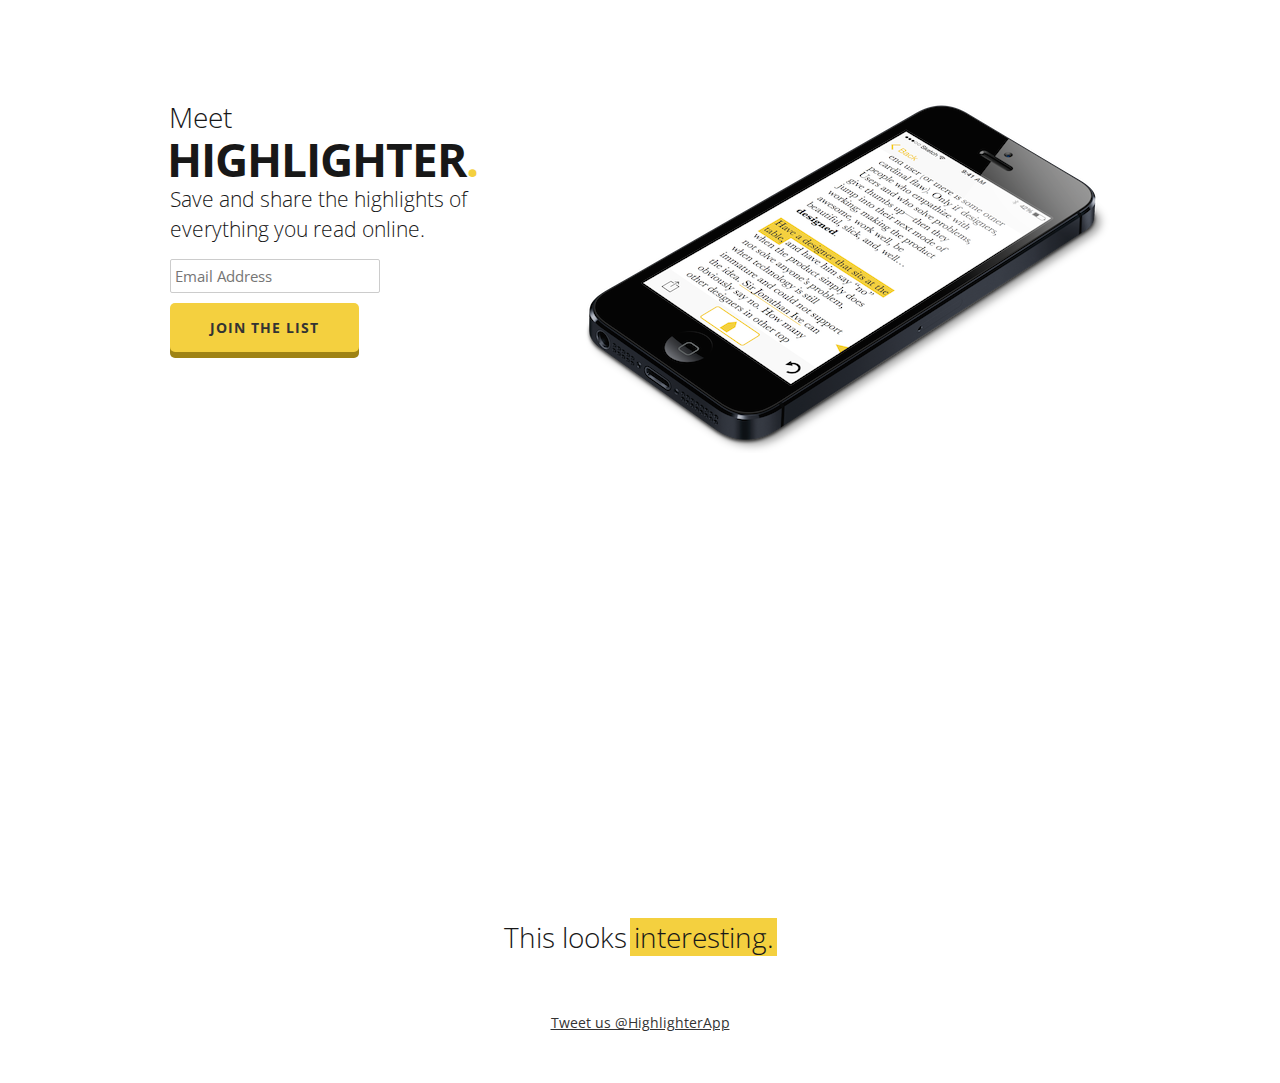
==== index.html @ 24d9f20e "redesign" ====
<!DOCTYPE html>
<!--[if lt IE 7 ]><html class="ie ie6" lang="en"> <![endif]-->
<!--[if IE 7 ]><html class="ie ie7" lang="en"> <![endif]-->
<!--[if IE 8 ]><html class="ie ie8" lang="en"> <![endif]-->
<!--[if (gte IE 9)|!(IE)]><!--><html lang="en"> <!--<![endif]-->
<head>

	<!-- Basic Page Needs
  ================================================== -->
	<meta charset="utf-8">
	<title>Highlighter</title>
	<meta name="description" content="">
	<meta name="author" content="Kyle Billings">

	<!-- Mobile Specific Metas
  ================================================== -->
	<meta name="viewport" content="width=device-width, initial-scale=1, maximum-scale=1">

	<!-- CSS
  ================================================== -->
	<link rel="stylesheet" href="css/normalize.css">
	<link rel="stylesheet" href="css/base.css">
	<link rel="stylesheet" href="css/skeleton.css">
	<link rel="stylesheet" href="css/layout.css">
	<link href='http://fonts.googleapis.com/css?family=Open+Sans:400,300,700' rel='stylesheet' type='text/css'>

	<!--[if lt IE 9]>
		<script src="http://html5shim.googlecode.com/svn/trunk/html5.js"></script>
	<![endif]-->

	<!-- Favicons
	================================================== -->
	<link rel="shortcut icon" href="images/favicon.ico">
	<link rel="apple-touch-icon" href="images/apple-touch-icon.png">
	<link rel="apple-touch-icon" sizes="72x72" href="images/apple-touch-icon-72x72.png">
	<link rel="apple-touch-icon" sizes="114x114" href="images/apple-touch-icon-114x114.png">

</head>
<body>



	<!-- Primary Page Layout
	================================================== -->
		<div class="container add-bottom" style="padding-top: 100px; height: 100%;">
			<div class="six columns">
				<h3 class="remove-bottom" style="font-weight: 300; margin-left: -1px;">Meet</h3>
				<h1 class="remove-bottom" style="font-weight: 700; margin-left: -3px; letter-spacing: -1px;">HIGHLIGHTER<span style="color: #F4D03F">.</span></h1>
				<h4>Save and share the highlights of everything you read online.</h4>
				<div id="mc_embed_signup">
					<form action="http://highlighterapp.us8.list-manage.com/subscribe/post?u=46b21693d5c6bcc236a40655f&amp;id=94874b3734" method="post" id="mc-embedded-subscribe-form" name="mc-embedded-subscribe-form" class="validate" target="_blank" novalidate>
						<div class="mc-field-group" style="margin-top: 15px;">
							<input placeholder="Email Address" type="email" value="" name="EMAIL" class="required email" id="mce-EMAIL" style="margin-bottom: 10px;">
						</div>
				<div id="mce-responses" class="clear">
					<div class="response" id="mce-error-response" style="display:none"></div>
					<div class="response" id="mce-success-response" style="display:none"></div>
				</div>
    			<div style="position: absolute; left: -5000px;"><input type="text" name="b_46b21693d5c6bcc236a40655f_94874b3734" tabindex="-1" value=""></div>
    			<div><input type="submit" value="Join the list" name="Join the list" id="mc-embedded-subscribe" class="btn btn-2 btn-2c add-bottom"></div>
				</form>
		</div>
			</div>
			<div class="ten columns" style="text-align: right;">
				<img class="scale-with-grid" src="images/mockup.png">
			</div>
		</div>
		<div class="container">
			<div class="sixteen columns center">
				<h3>This looks <span style="margin-left: -4px; padding-left: 4px; padding-right: 3px; background-color: #F4D03F">interesting.</span></h3>
			</div>
		</div>
		<div style="padding: 50px;" class="container center">
			<a href="https://twitter.com/highlighterapp" class="twitter-follow-button" data-show-count="false" data-lang="en">Tweet us @HighlighterApp</a>
			<script>!function(d,s,id){var js,fjs=d.getElementsByTagName(s)[0];if(!d.getElementById(id)){js=d.createElement(s);js.id=id;js.src="//platform.twitter.com/widgets.js";fjs.parentNode.insertBefore(js,fjs);}}(document,"script","twitter-wjs");</script>
		</div>

<script type="text/javascript">
document.getElementById("typeform").contentWindow.focus()
</script>
<script src="js/classie.js"></script>
		<script>
			var buttons7Click = Array.prototype.slice.call( document.querySelectorAll( '#btn-click button' ) ),
				buttons9Click = Array.prototype.slice.call( document.querySelectorAll( 'button.btn-8g' ) ),
				totalButtons7Click = buttons7Click.length,
				totalButtons9Click = buttons9Click.length;

			buttons7Click.forEach( function( el, i ) { el.addEventListener( 'click', activate, false ); } );
			buttons9Click.forEach( function( el, i ) { el.addEventListener( 'click', activate, false ); } );

			function activate() {
				var self = this, activatedClass = 'btn-activated';

				if( classie.has( this, 'btn-7h' ) ) {
					// if it is the first of the two btn-7h then activatedClass = 'btn-error';
					// if it is the second then activatedClass = 'btn-success'
					activatedClass = buttons7Click.indexOf( this ) === totalButtons7Click-2 ? 'btn-error' : 'btn-success';
				}
				else if( classie.has( this, 'btn-8g' ) ) {
					// if it is the first of the two btn-8g then activatedClass = 'btn-success3d';
					// if it is the second then activatedClass = 'btn-error3d'
					activatedClass = buttons9Click.indexOf( this ) === totalButtons9Click-2 ? 'btn-success3d' : 'btn-error3d';
				}

				if( !classie.has( this, activatedClass ) ) {
					classie.add( this, activatedClass );
					setTimeout( function() { classie.remove( self, activatedClass ) }, 1000 );
				}
			}

			document.querySelector( '.btn-7i' ).addEventListener( 'click', function() {
				classie.add( document.querySelector( '#trash-effect' ), 'trash-effect-active' );
			}, false );
		</script>
<!-- End Document
================================================== -->
</body>
</html>
---- css/base.css ----
/*
* Skeleton V1.2
* Copyright 2011, Dave Gamache
* www.getskeleton.com
* Free to use under the MIT license.
* http://www.opensource.org/licenses/mit-license.php
* 6/20/2012
*/


/* Table of Content
==================================================
	#Reset & Basics
	#Basic Styles
	#Site Styles
	#Typography
	#Links
	#Lists
	#Images
	#Buttons
	#Forms
	#Misc */


/* #Reset & Basics (Inspired by E. Meyers)
================================================== */
	html, body, div, span, applet, object, iframe, h1, h2, h3, h4, h5, h6, p, blockquote, pre, a, abbr, acronym, address, big, cite, code, del, dfn, em, img, ins, kbd, q, s, samp, small, strike, strong, sub, sup, tt, var, b, u, i, center, dl, dt, dd, ol, ul, li, fieldset, form, label, legend, table, caption, tbody, tfoot, thead, tr, th, td, article, aside, canvas, details, embed, figure, figcaption, footer, header, hgroup, menu, nav, output, ruby, section, summary, time, mark, audio, video {
		margin: 0;
		padding: 0;
		border: 0;
		font-size: 100%;
		font: inherit;
		vertical-align: baseline; }
	article, aside, details, figcaption, figure, footer, header, hgroup, menu, nav, section {
		display: block; }
	body {
		line-height: 1; }
	ol, ul {
		list-style: none; }
	blockquote, q {
		quotes: none; }
	blockquote:before, blockquote:after,
	q:before, q:after {
		content: '';
		content: none; }
	table {
		border-collapse: collapse;
		border-spacing: 0; }


/* #Basic Styles
================================================== */
	body {
		background: #fff;
		font: 14px/21px "Open Sans", "Helvetica Neue", Helvetica, Arial, sans-serif;
		color: #444;
		-webkit-font-smoothing: antialiased; /* Fix for webkit rendering */
		-webkit-text-size-adjust: 100%;
 }

 html, body {
 	height: 100%;
 }


/* #Typography
================================================== */
	h1, h2, h3, h4, h5, h6 {
		color: #181818;
		font-family: "Open Sans", "Times New Roman", serif;
		font-weight: 300; }
	h1 a, h2 a, h3 a, h4 a, h5 a, h6 a { font-weight: inherit; }
	h1 { font-size: 46px; line-height: 50px; margin-bottom: 14px;}
	h2 { font-size: 35px; line-height: 40px; margin-bottom: 10px; }
	h3 { font-size: 28px; line-height: 34px; margin-bottom: 8px; }
	h4 { font-size: 21px; line-height: 30px; margin-bottom: 4px; }
	h5 { font-size: 17px; line-height: 24px; }
	h6 { font-size: 14px; line-height: 21px; }
	.subheader { color: #777; }

	p { margin: 0 0 20px 0; }
	p img { margin: 0; }
	p.lead { font-size: 21px; line-height: 27px; color: #777;  }

	em { font-style: italic; }
	strong { font-weight: bold; color: #333; }
	small { font-size: 80%; }

/*	Blockquotes  */
	blockquote, blockquote p { font-size: 17px; line-height: 24px; color: #777; font-style: italic; }
	blockquote { margin: 0 0 20px; padding: 9px 20px 0 19px; border-left: 1px solid #ddd; }
	blockquote cite { display: block; font-size: 12px; color: #555; }
	blockquote cite:before { content: "\2014 \0020"; }
	blockquote cite a, blockquote cite a:visited, blockquote cite a:visited { color: #555; }

	hr { border: solid #ddd; border-width: 1px 0 0; clear: both; margin: 10px 0 30px; height: 0; }


/* #Links
================================================== */
	a, a:visited { color: #333; text-decoration: underline; outline: 0; }
	a:hover, a:focus { color: #000; }
	p a, p a:visited { line-height: inherit; }


/* #Lists
================================================== */
	ul, ol { margin-bottom: 20px; }
	ul { list-style: none outside; }
	ol { list-style: decimal; }
	ol, ul.square, ul.circle, ul.disc { margin-left: 30px; }
	ul.square { list-style: square outside; }
	ul.circle { list-style: circle outside; }
	ul.disc { list-style: disc outside; }
	ul ul, ul ol,
	ol ol, ol ul { margin: 4px 0 5px 30px; font-size: 90%;  }
	ul ul li, ul ol li,
	ol ol li, ol ul li { margin-bottom: 6px; }
	li { line-height: 18px; margin-bottom: 12px; }
	ul.large li { line-height: 21px; }
	li p { line-height: 21px; }

/* #Images
================================================== */

	img.scale-with-grid {
		max-width: 100%;
		height: auto; }


/* #Buttons
================================================== */

	.story-cover-arrow {
		content: '';
		display: block;
		width: 16px;
		height: 16px;
		position: absolute;
		bottom: -100px;
		left: 50%;
		margin-left: -8px;
		border: 2px solid rgba(255,255,255,0.35);
		background: rgba(0,0,0,0);
		border-left: 0;
		border-top: 0;
		outline: 0;
		-webkit-transform: rotate(45deg);
		-moz-transform: rotate(45deg);
		-ms-transform: rotate(45deg);
		-o-transform: rotate(45deg);
		transform: rotate(45deg);
		cursor: pointer;
	}

	.button,
	button,
	input[type="submit"],
	input[type="reset"],
	input[type="button"] {

	}

	.button:hover,
	button:hover,
	input[type="submit"]:hover,
	input[type="reset"]:hover,
	input[type="button"]:hover {
 }

	.button:active,
	button:active,
	input[type="submit"]:active,
	input[type="reset"]:active,
	input[type="button"]:active {
}

	.button.full-width,
	button.full-width,
	input[type="submit"].full-width,
	input[type="reset"].full-width,
	input[type="button"].full-width {
}

	/* Fix for odd Mozilla border & padding issues */
	button::-moz-focus-inner,
	input::-moz-focus-inner {
    border: 0;
    padding: 0;
	}

/* #Forms
================================================== */

	form {
		margin-bottom: 20px; }
	fieldset {
		margin-bottom: 20px; }
	input[type="text"],
	input[type="password"],
	input[type="email"],
	textarea,
	select {
		border: 1px solid #ccc;
		padding: 6px 4px;
		outline: none;
		-moz-border-radius: 2px;
		-webkit-border-radius: 2px;
		border-radius: 2px;
		font: 15px "Open Sans", "Helvetica Neue", Helvetica, Arial, sans-serif;
		color: #777;
		margin: 0;
		width: 210px;
		max-width: 100%;
		display: block;
		margin-bottom: 20px;
		background: #fff; }
	select {
		padding: 0; }
	input[type="text"]:focus,
	input[type="password"]:focus,
	input[type="email"]:focus,
	textarea:focus {
		border: 1px solid #aaa;
 		color: #444;
 		-moz-box-shadow: 0 0 3px rgba(0,0,0,.2);
		-webkit-box-shadow: 0 0 3px rgba(0,0,0,.2);
		box-shadow:  0 0 3px rgba(0,0,0,.2); }
	textarea {
		min-height: 60px; }
	label,
	legend {
		display: block;
		font-weight: bold;
		font-size: 13px;  }
	select {
		width: 220px; }
	input[type="checkbox"] {
		display: inline; }
	label span,
	legend span {
		font-weight: normal;
		font-size: 13px;
		color: #444; }

/* #Misc
================================================== */
	.remove-bottom { margin-bottom: 0 !important; }
	.half-bottom { margin-bottom: 10px !important; }
	.add-bottom { margin-bottom: 20px !important; }

	*,
*:after,
*::before {
    -webkit-box-sizing: border-box;
    -moz-box-sizing: border-box;
    box-sizing: border-box;
}

.center {
	text-align: center;
}

.btn {
	border: none;
	cursor: pointer;
	padding: 15px 40px;
	display: inline-block;
	text-transform: uppercase;
	letter-spacing: 1px;
	font-weight: 700;
	outline: none;
	position: relative;
	-webkit-transition: all 0.3s;
	-moz-transition: all 0.3s;
	transition: all 0.3s;
}

.btn:after {
	content: '';
	position: absolute;
	z-index: -1;
	-webkit-transition: all 0.3s;
	-moz-transition: all 0.3s;
	transition: all 0.3s;
}

.btn-2 {
	background: #F4D03F;
	color: #333;
	box-shadow: 0 6px #9F8314;
	-webkit-transition: none;
	-moz-transition: none;
	transition: none;
}

.btn-2c {
	border-radius: 5px;
}

.btn-2c:hover {
	box-shadow: 0 4px #9F8314;
	top: 2px;
}

.btn-2c:active {
	box-shadow: 0 0 #9F8314;
	top: 6px;
}
---- css/skeleton.css ----
/*
* Skeleton V1.2
* Copyright 2011, Dave Gamache
* www.getskeleton.com
* Free to use under the MIT license.
* http://www.opensource.org/licenses/mit-license.php
* 6/20/2012
*/


/* Table of Contents
==================================================
    #Base 960 Grid
    #Tablet (Portrait)
    #Mobile (Portrait)
    #Mobile (Landscape)
    #Clearing */



/* #Base 960 Grid
================================================== */

    .container                                  { position: relative; width: 960px; margin: 0 auto; padding: 0; }
    .container .column,
    .container .columns                         { float: left; display: inline; margin-left: 10px; margin-right: 10px; }
    .row                                        { margin-bottom: 20px; }

    /* Nested Column Classes */
    .column.alpha, .columns.alpha               { margin-left: 0; }
    .column.omega, .columns.omega               { margin-right: 0; }

    /* Base Grid */
    .container .one.column,
    .container .one.columns                     { width: 40px;  }
    .container .two.columns                     { width: 100px; }
    .container .three.columns                   { width: 160px; }
    .container .four.columns                    { width: 220px; }
    .container .five.columns                    { width: 280px; }
    .container .six.columns                     { width: 340px; }
    .container .seven.columns                   { width: 400px; }
    .container .eight.columns                   { width: 460px; }
    .container .nine.columns                    { width: 520px; }
    .container .ten.columns                     { width: 580px; }
    .container .eleven.columns                  { width: 640px; }
    .container .twelve.columns                  { width: 700px; }
    .container .thirteen.columns                { width: 760px; }
    .container .fourteen.columns                { width: 820px; }
    .container .fifteen.columns                 { width: 880px; }
    .container .sixteen.columns                 { width: 940px; }

    .container .one-third.column                { width: 300px; }
    .container .two-thirds.column               { width: 620px; }

    /* Offsets */
    .container .offset-by-one                   { padding-left: 60px;  }
    .container .offset-by-two                   { padding-left: 120px; }
    .container .offset-by-three                 { padding-left: 180px; }
    .container .offset-by-four                  { padding-left: 240px; }
    .container .offset-by-five                  { padding-left: 300px; }
    .container .offset-by-six                   { padding-left: 360px; }
    .container .offset-by-seven                 { padding-left: 420px; }
    .container .offset-by-eight                 { padding-left: 480px; }
    .container .offset-by-nine                  { padding-left: 540px; }
    .container .offset-by-ten                   { padding-left: 600px; }
    .container .offset-by-eleven                { padding-left: 660px; }
    .container .offset-by-twelve                { padding-left: 720px; }
    .container .offset-by-thirteen              { padding-left: 780px; }
    .container .offset-by-fourteen              { padding-left: 840px; }
    .container .offset-by-fifteen               { padding-left: 900px; }



/* #Tablet (Portrait)
================================================== */

    /* Note: Design for a width of 768px */

    @media only screen and (min-width: 768px) and (max-width: 959px) {
        .container                                  { width: 768px; }
        .container .column,
        .container .columns                         { margin-left: 10px; margin-right: 10px;  }
        .column.alpha, .columns.alpha               { margin-left: 0; margin-right: 10px; }
        .column.omega, .columns.omega               { margin-right: 0; margin-left: 10px; }
        .alpha.omega                                { margin-left: 0; margin-right: 0; }

        .container .one.column,
        .container .one.columns                     { width: 28px; }
        .container .two.columns                     { width: 76px; }
        .container .three.columns                   { width: 124px; }
        .container .four.columns                    { width: 172px; }
        .container .five.columns                    { width: 220px; }
        .container .six.columns                     { width: 268px; }
        .container .seven.columns                   { width: 316px; }
        .container .eight.columns                   { width: 364px; }
        .container .nine.columns                    { width: 412px; }
        .container .ten.columns                     { width: 460px; }
        .container .eleven.columns                  { width: 508px; }
        .container .twelve.columns                  { width: 556px; }
        .container .thirteen.columns                { width: 604px; }
        .container .fourteen.columns                { width: 652px; }
        .container .fifteen.columns                 { width: 700px; }
        .container .sixteen.columns                 { width: 748px; }

        .container .one-third.column                { width: 236px; }
        .container .two-thirds.column               { width: 492px; }

        /* Offsets */
        .container .offset-by-one                   { padding-left: 48px; }
        .container .offset-by-two                   { padding-left: 96px; }
        .container .offset-by-three                 { padding-left: 144px; }
        .container .offset-by-four                  { padding-left: 192px; }
        .container .offset-by-five                  { padding-left: 240px; }
        .container .offset-by-six                   { padding-left: 288px; }
        .container .offset-by-seven                 { padding-left: 336px; }
        .container .offset-by-eight                 { padding-left: 384px; }
        .container .offset-by-nine                  { padding-left: 432px; }
        .container .offset-by-ten                   { padding-left: 480px; }
        .container .offset-by-eleven                { padding-left: 528px; }
        .container .offset-by-twelve                { padding-left: 576px; }
        .container .offset-by-thirteen              { padding-left: 624px; }
        .container .offset-by-fourteen              { padding-left: 672px; }
        .container .offset-by-fifteen               { padding-left: 720px; }
    }


/*  #Mobile (Portrait)
================================================== */

    /* Note: Design for a width of 320px */

    @media only screen and (max-width: 767px) {
        .container { width: 300px; }
        .container .columns,
        .container .column { margin: 0; }

        .container .one.column,
        .container .one.columns,
        .container .two.columns,
        .container .three.columns,
        .container .four.columns,
        .container .five.columns,
        .container .six.columns,
        .container .seven.columns,
        .container .eight.columns,
        .container .nine.columns,
        .container .ten.columns,
        .container .eleven.columns,
        .container .twelve.columns,
        .container .thirteen.columns,
        .container .fourteen.columns,
        .container .fifteen.columns,
        .container .sixteen.columns,
        .container .one-third.column,
        .container .two-thirds.column  { width: 300px; }

        /* Offsets */
        .container .offset-by-one,
        .container .offset-by-two,
        .container .offset-by-three,
        .container .offset-by-four,
        .container .offset-by-five,
        .container .offset-by-six,
        .container .offset-by-seven,
        .container .offset-by-eight,
        .container .offset-by-nine,
        .container .offset-by-ten,
        .container .offset-by-eleven,
        .container .offset-by-twelve,
        .container .offset-by-thirteen,
        .container .offset-by-fourteen,
        .container .offset-by-fifteen { padding-left: 0; }

    }


/* #Mobile (Landscape)
================================================== */

    /* Note: Design for a width of 480px */

    @media only screen and (min-width: 480px) and (max-width: 767px) {
        .container { width: 420px; }
        .container .columns,
        .container .column { margin: 0; }

        .container .one.column,
        .container .one.columns,
        .container .two.columns,
        .container .three.columns,
        .container .four.columns,
        .container .five.columns,
        .container .six.columns,
        .container .seven.columns,
        .container .eight.columns,
        .container .nine.columns,
        .container .ten.columns,
        .container .eleven.columns,
        .container .twelve.columns,
        .container .thirteen.columns,
        .container .fourteen.columns,
        .container .fifteen.columns,
        .container .sixteen.columns,
        .container .one-third.column,
        .container .two-thirds.column { width: 420px; }
    }


/* #Clearing
================================================== */

    /* Self Clearing Goodness */
    .container:after { content: "\0020"; display: block; height: 0; clear: both; visibility: hidden; }

    /* Use clearfix class on parent to clear nested columns,
    or wrap each row of columns in a <div class="row"> */
    .clearfix:before,
    .clearfix:after,
    .row:before,
    .row:after {
      content: '\0020';
      display: block;
      overflow: hidden;
      visibility: hidden;
      width: 0;
      height: 0; }
    .row:after,
    .clearfix:after {
      clear: both; }
    .row,
    .clearfix {
      zoom: 1; }

    /* You can also use a <br class="clear" /> to clear columns */
    .clear {
      clear: both;
      display: block;
      overflow: hidden;
      visibility: hidden;
      width: 0;
      height: 0;
    }
---- css/layout.css ----
/*
* Skeleton V1.2
* Copyright 2011, Dave Gamache
* www.getskeleton.com
* Free to use under the MIT license.
* http://www.opensource.org/licenses/mit-license.php
* 6/20/2012
*/

/* Table of Content
==================================================
	#Site Styles
	#Page Styles
	#Media Queries
	#Font-Face */

/* #Site Styles
================================================== */

/* #Page Styles
================================================== */

/* #Media Queries
================================================== */

	/* Smaller than standard 960 (devices and browsers) */
	@media only screen and (max-width: 959px) {
	}

	/* Tablet Portrait size to standard 960 (devices and browsers) */
	@media only screen and (min-width: 768px) and (max-width: 959px) {}

	/* All Mobile Sizes (devices and browser) */
	@media only screen and (max-width: 767px) {}

	/* Mobile Landscape Size to Tablet Portrait (devices and browsers) */
	@media only screen and (min-width: 480px) and (max-width: 767px) {}

	/* Mobile Portrait Size to Mobile Landscape Size (devices and browsers) */
	@media only screen and (max-width: 479px) {}


/* #Font-Face
================================================== */
/* 	This is the proper syntax for an @font-face file
		Just create a "fonts" folder at the root,
		copy your FontName into code below and remove
		comment brackets */

/*	@font-face {
	    font-family: 'FontName';
	    src: url('../fonts/FontName.eot');
	    src: url('../fonts/FontName.eot?iefix') format('eot'),
	         url('../fonts/FontName.woff') format('woff'),
	         url('../fonts/FontName.ttf') format('truetype'),
	         url('../fonts/FontName.svg#webfontZam02nTh') format('svg');
	    font-weight: normal;
	    font-style: normal; }
*/
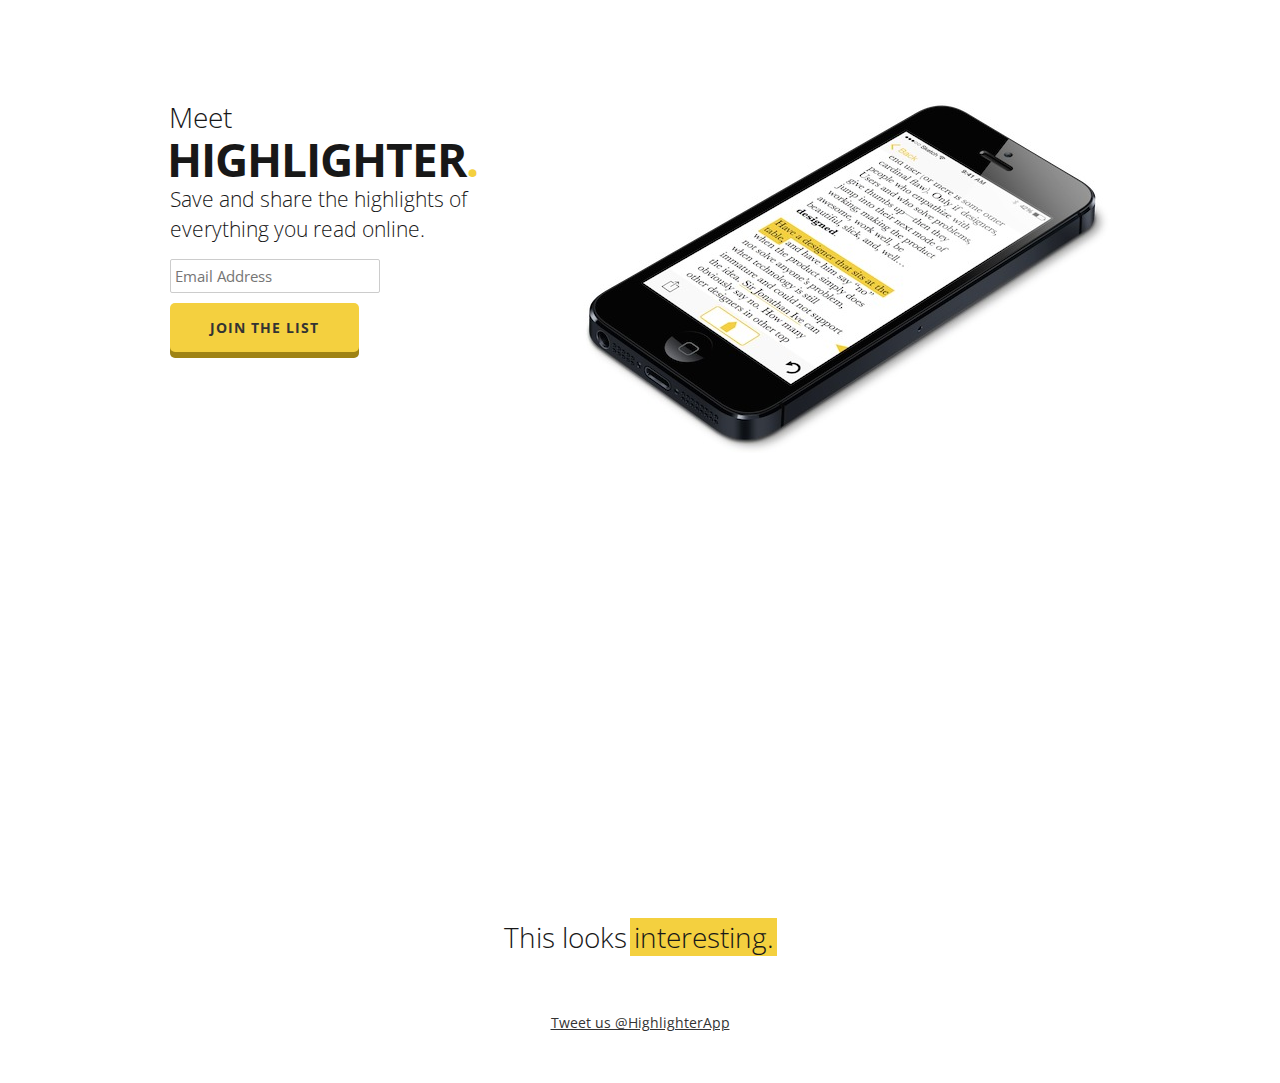
==== commit 5cf18a71: "redesign" ====
--- a/index.html
+++ b/index.html
@@ -62,7 +62,7 @@
 		</div>
 			</div>
 			<div class="ten columns" style="text-align: right;">
-				<img class="scale-with-grid" src="images/mockup.png">
+				<img class="scale-with-grid" src="images/mockup.jpg">
 			</div>
 		</div>
 		<div class="container">
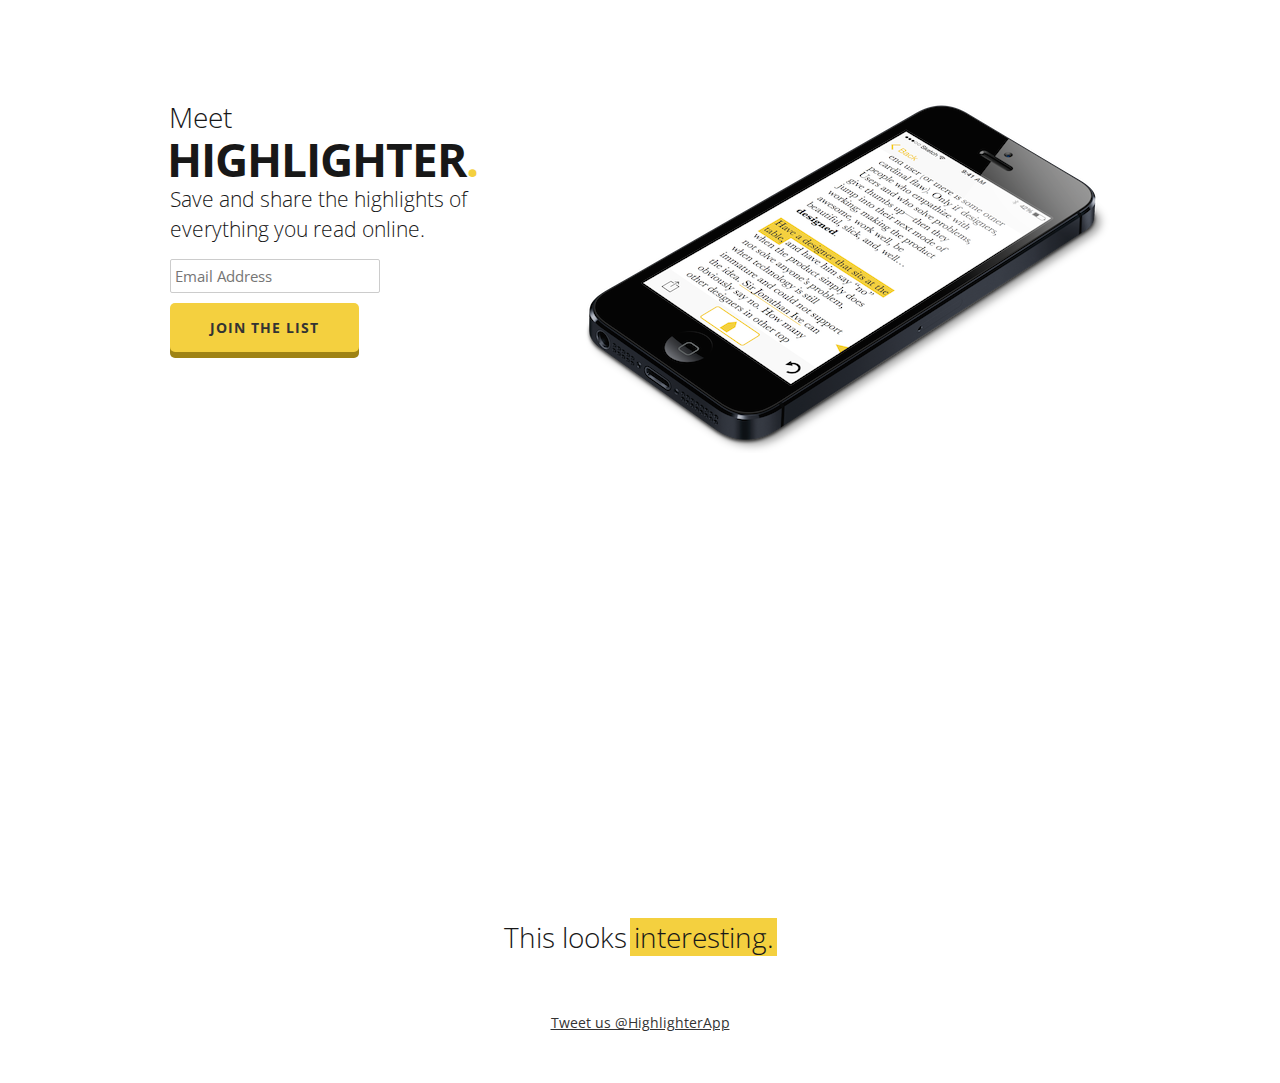
==== commit 866a7811: "update" ====
--- a/index.html
+++ b/index.html
@@ -52,17 +52,17 @@
 						<div class="mc-field-group" style="margin-top: 15px;">
 							<input placeholder="Email Address" type="email" value="" name="EMAIL" class="required email" id="mce-EMAIL" style="margin-bottom: 10px;">
 						</div>
-				<div id="mce-responses" class="clear">
-					<div class="response" id="mce-error-response" style="display:none"></div>
-					<div class="response" id="mce-success-response" style="display:none"></div>
+						<div id="mce-responses" class="clear">
+							<div class="response" id="mce-error-response" style="display:none"></div>
+							<div class="response" id="mce-success-response" style="display:none"></div>
+						</div>
+    					<div style="position: absolute; left: -5000px;"><input type="text" name="b_46b21693d5c6bcc236a40655f_94874b3734" tabindex="-1" value=""></div>
+    					<div><input type="submit" value="Join the list" name="Join the list" id="mc-embedded-subscribe" class="btn btn-2 btn-2c add-bottom"></div>
+					</form>
 				</div>
-    			<div style="position: absolute; left: -5000px;"><input type="text" name="b_46b21693d5c6bcc236a40655f_94874b3734" tabindex="-1" value=""></div>
-    			<div><input type="submit" value="Join the list" name="Join the list" id="mc-embedded-subscribe" class="btn btn-2 btn-2c add-bottom"></div>
-				</form>
-		</div>
 			</div>
 			<div class="ten columns" style="text-align: right;">
-				<img class="scale-with-grid" src="images/mockup.jpg">
+				<img class="scale-with-grid" src="images/mockup.png">
 			</div>
 		</div>
 		<div class="container">
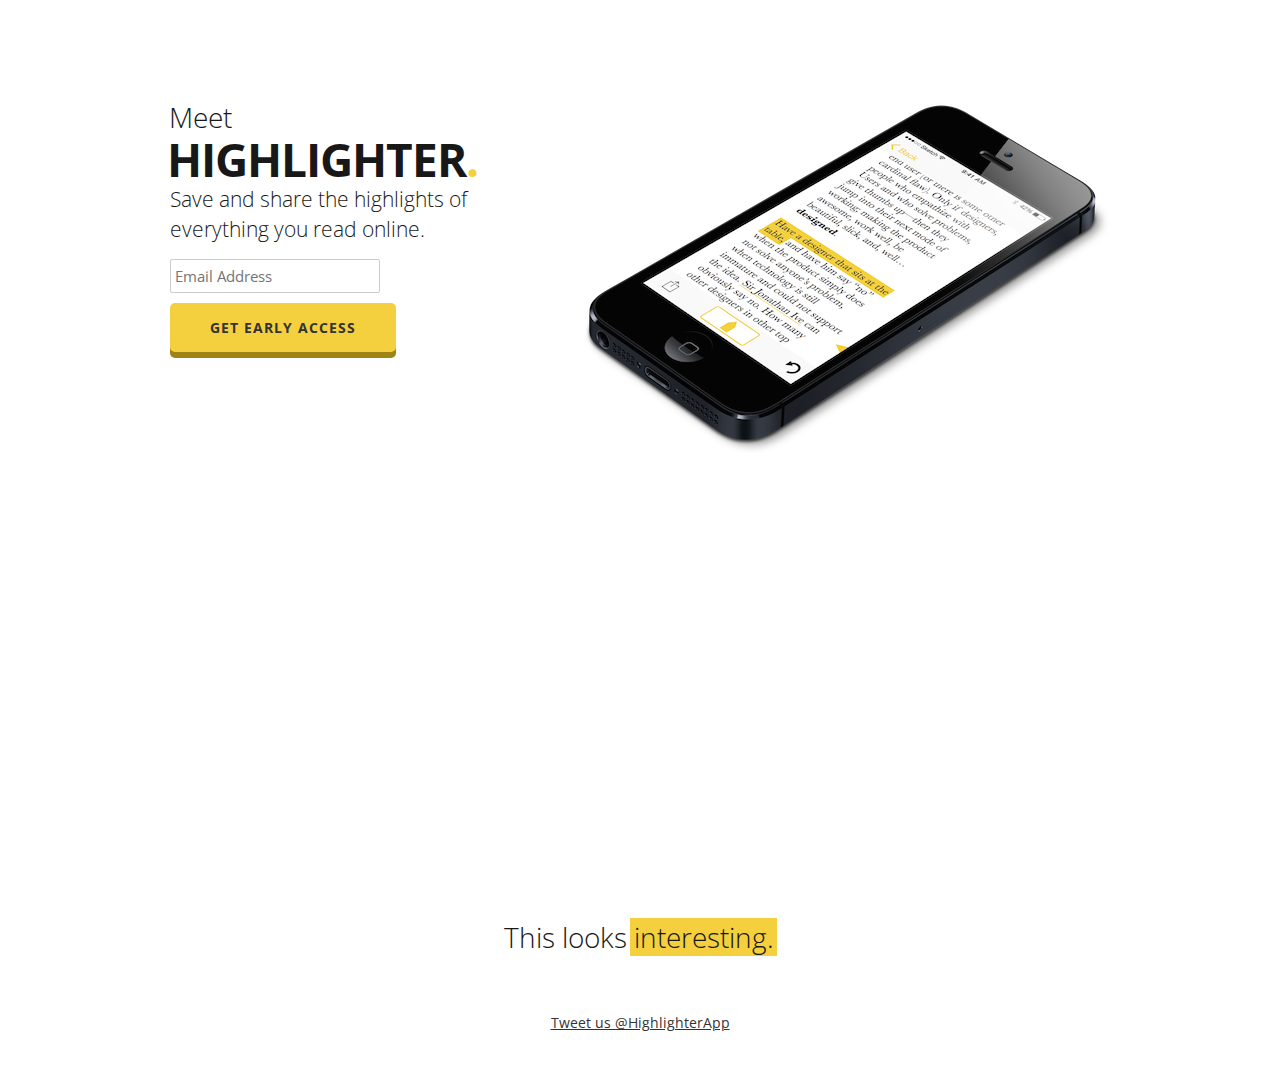
==== commit 4c199702: "adds tracking" ====
--- a/index.html
+++ b/index.html
@@ -35,6 +35,31 @@
 	<link rel="apple-touch-icon" sizes="72x72" href="images/apple-touch-icon-72x72.png">
 	<link rel="apple-touch-icon" sizes="114x114" href="images/apple-touch-icon-114x114.png">
 
+	<script>
+  (function(i,s,o,g,r,a,m){i['GoogleAnalyticsObject']=r;i[r]=i[r]||function(){
+  (i[r].q=i[r].q||[]).push(arguments)},i[r].l=1*new Date();a=s.createElement(o),
+  m=s.getElementsByTagName(o)[0];a.async=1;a.src=g;m.parentNode.insertBefore(a,m)
+  })(window,document,'script','//www.google-analytics.com/analytics.js','ga');
+
+  ga('create', 'UA-50849606-1', 'highlighterapp.com');
+  ga('send', 'pageview');
+
+</script>
+
+<script type="text/javascript">
+
+  var _gaq = _gaq || [];
+  _gaq.push(['_setAccount', 'UA-50849606-1']);
+  _gaq.push(['_trackPageview']);
+
+  (function() {
+    var ga = document.createElement('script'); ga.type = 'text/javascript'; ga.async = true;
+    ga.src = ('https:' == document.location.protocol ? 'https://ssl' : 'http://www') + '.google-analytics.com/ga.js';
+    var s = document.getElementsByTagName('script')[0]; s.parentNode.insertBefore(ga, s);
+  })();
+
+</script>
+
 </head>
 <body>
 
@@ -42,7 +67,7 @@
 
 	<!-- Primary Page Layout
 	================================================== -->
-		<div class="container add-bottom" style="padding-top: 100px; height: 100%;">
+		<div class="container add-bottom" style="padding-top: 100px; height: 100%; margin-bottom: 40px;">
 			<div class="six columns">
 				<h3 class="remove-bottom" style="font-weight: 300; margin-left: -1px;">Meet</h3>
 				<h1 class="remove-bottom" style="font-weight: 700; margin-left: -3px; letter-spacing: -1px;">HIGHLIGHTER<span style="color: #F4D03F">.</span></h1>
@@ -50,14 +75,14 @@
 				<div id="mc_embed_signup">
 					<form action="http://highlighterapp.us8.list-manage.com/subscribe/post?u=46b21693d5c6bcc236a40655f&amp;id=94874b3734" method="post" id="mc-embedded-subscribe-form" name="mc-embedded-subscribe-form" class="validate" target="_blank" novalidate>
 						<div class="mc-field-group" style="margin-top: 15px;">
-							<input placeholder="Email Address" type="email" value="" name="EMAIL" class="required email" id="mce-EMAIL" style="margin-bottom: 10px;">
+							<input onClick="_gaq.push(['clicks', 'email']);" placeholder="Email Address" type="email" value="" name="EMAIL" class="required email" id="mce-EMAIL" style="margin-bottom: 10px;">
 						</div>
 						<div id="mce-responses" class="clear">
 							<div class="response" id="mce-error-response" style="display:none"></div>
 							<div class="response" id="mce-success-response" style="display:none"></div>
 						</div>
     					<div style="position: absolute; left: -5000px;"><input type="text" name="b_46b21693d5c6bcc236a40655f_94874b3734" tabindex="-1" value=""></div>
-    					<div><input type="submit" value="Join the list" name="Join the list" id="mc-embedded-subscribe" class="btn btn-2 btn-2c add-bottom"></div>
+    					<div><input onClick="_gaq.push(['clicks', 'submit']);" type="submit" value="Get Early Access" name="Get Early Access" id="mc-embedded-subscribe" class="btn btn-2 btn-2c add-bottom"></div>
 					</form>
 				</div>
 			</div>
